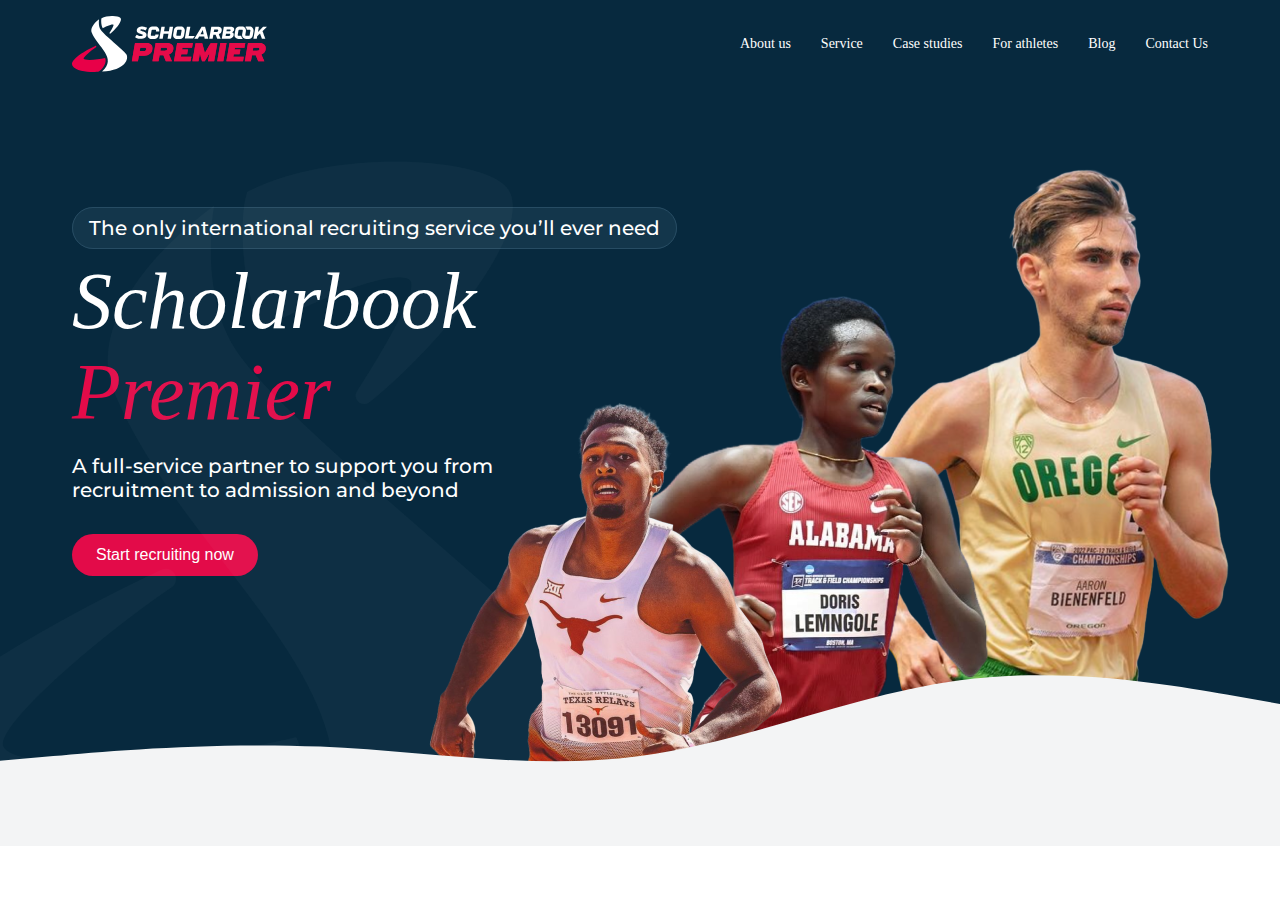
==== index.html @ 95d0a4e3 "added header and main" ====
<!DOCTYPE html>
<html lang="en">
  <head>
    <meta charset="UTF-8" />
    <meta name="viewport" content="width=device-width, initial-scale=1.0" />

    <link rel="preconnect" href="https://fonts.googleapis.com" />
    <link rel="preconnect" href="https://fonts.gstatic.com" crossorigin />
    <link
      href="https://fonts.googleapis.com/css2?family=Montserrat:ital,wght@0,100..900;1,100..900&display=swap"
      rel="stylesheet"
    />
    <link
      href="https://db.onlinewebfonts.com/c/406b56da0c31245c249b3a3c61560d1a?family=Joyride+W05+STD"
      rel="stylesheet"
    />
    <link rel="stylesheet" href="./css/style.css" />
    <title>Scholarbook</title>
  </head>
  <body>
    <header class="header">
      <div class="container header__container">
        <img class="logo" src="./img/logo.svg" alt="logo" />
        <ul class="header__list list-reset">
          <li class="header__list-item">About us</li>
          <li class="header__list-item">Service</li>
          <li class="header__list-item">Case studies</li>
          <li class="header__list-item">For athletes</li>
          <li class="header__list-item">Blog</li>
          <li class="header__list-item">Contact Us</li>
        </ul>
      </div>
    </header>
    <main class="main">
      <img class="sportmans" src="./img/main.png" alt="">
      <div class="container">
        <div class="main__text">
          <span class="main__conviction"
            >The only international recruiting service you’ll ever need</span
          >
          <h1 class="main__title">
            Scholarbook <br />
            <span>Premier</span>
          </h1>
          <p class="main__p">
            A full-service partner to support you from <br />
            recruitment to admission and beyond
          </p>
          <button class="main__btn btn-reset">Start recruiting now</button>
        </div>
      </div>
      <img class="main__wave" src="./img/wave.svg" alt="" />
    </main>
  </body>
</html>
---- css/style.css ----
@import url("./settings.css");
@import url("./header.css");
@import url("./main.css");
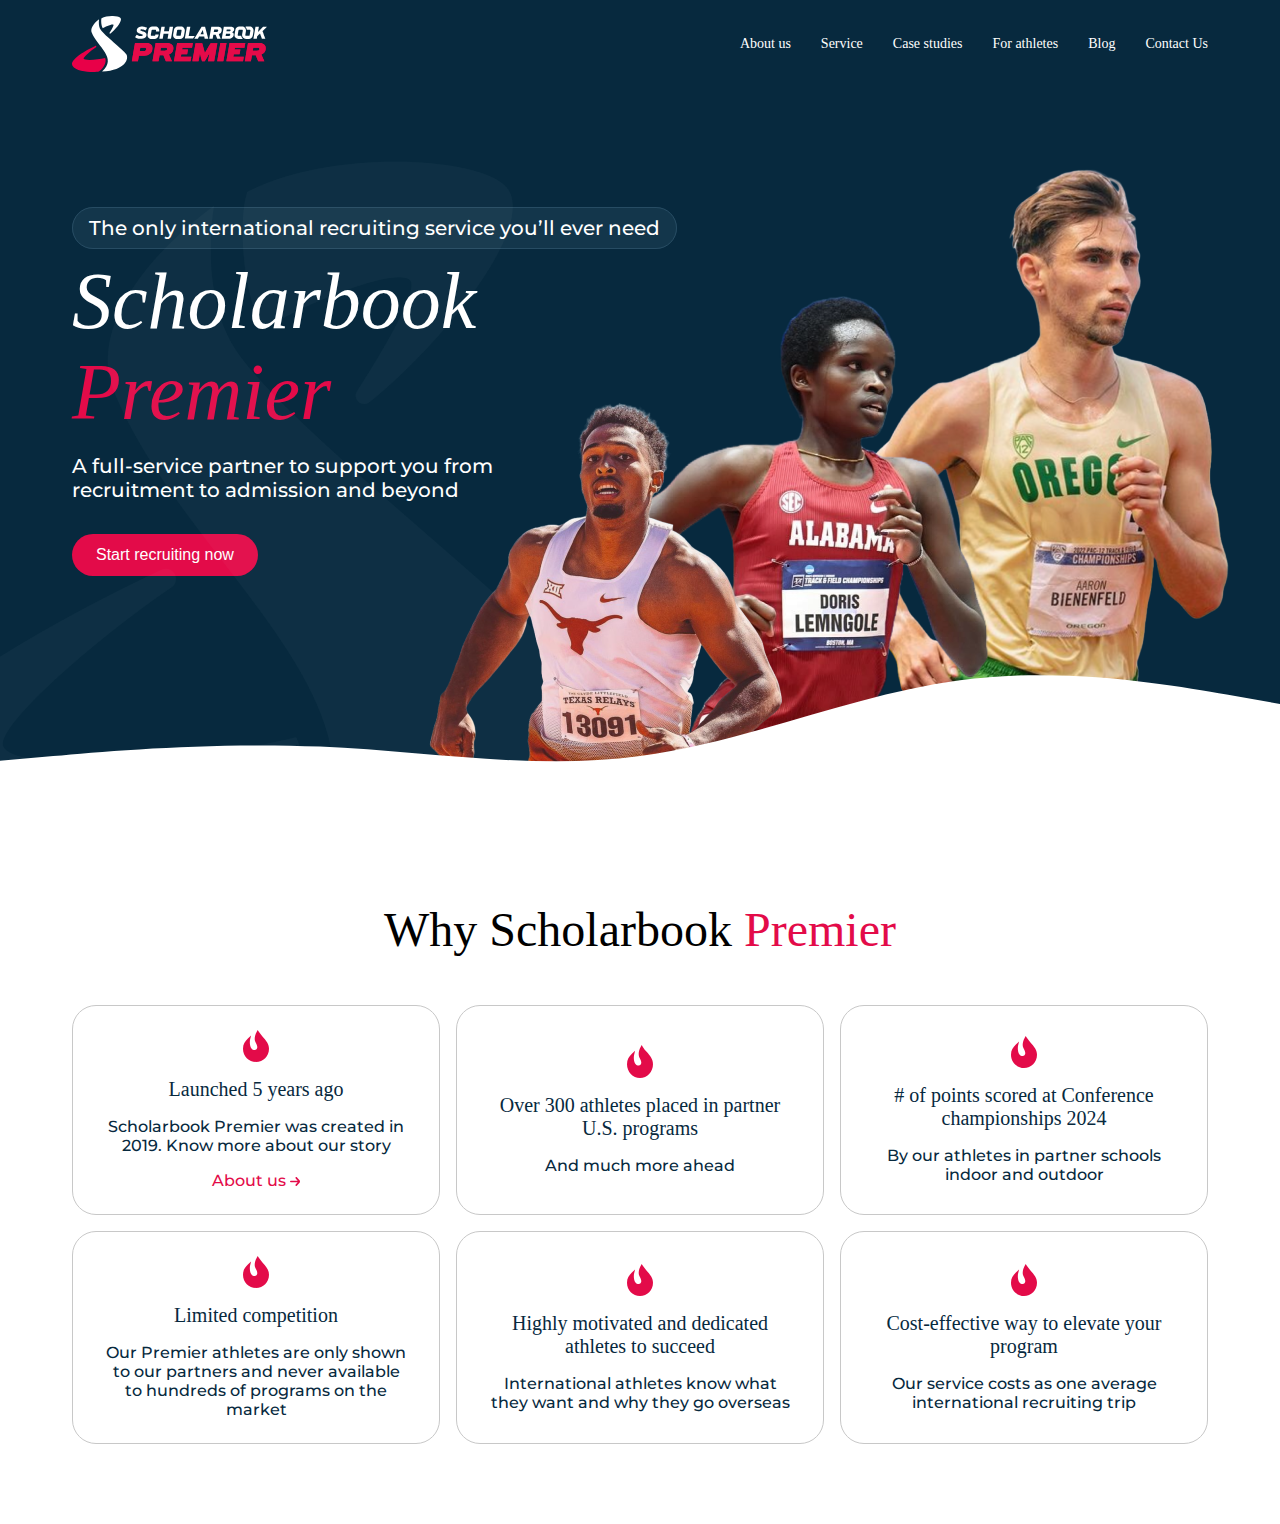
==== commit 4701bf0e: "added premier section" ====
--- a/index.html
+++ b/index.html
@@ -32,7 +32,7 @@
       </div>
     </header>
     <main class="main">
-      <img class="sportmans" src="./img/main.png" alt="">
+      <img class="sportmans" src="./img/main.png" alt="" />
       <div class="container">
         <div class="main__text">
           <span class="main__conviction"
@@ -51,5 +51,66 @@
       </div>
       <img class="main__wave" src="./img/wave.svg" alt="" />
     </main>
+    <section class="premier">
+      <div class="container">
+        <h1 class="premier__title">Why Scholarbook <span>Premier</span></h1>
+        <div class="premier__cards">
+          <div class="premier__card">
+            <img src="./img/fire.svg" alt="" class="premier__img" />
+            <h2 class="premier__card-title">Launched 5 years ago</h2>
+            <p class="premier__card-text">
+              Scholarbook Premier was created in 2019. Know more about our story
+            </p>
+            <div class="premier__href-wrapper">
+              <a href="" class="premier__a">About us</a>
+              <img src="./img/arrow.svg" alt="" class="pemier__img" />
+            </div>
+          </div>
+          <div class="premier__card">
+            <img src="./img/fire.svg" alt="" class="premier__img" />
+            <h2 class="premier__card-title">
+              Over 300 athletes placed in partner U.S. programs
+            </h2>
+            <p class="premier__card-text">And much more ahead</p>
+          </div>
+          <div class="premier__card">
+            <img src="./img/fire.svg" alt="" class="premier__img" />
+            <h2 class="premier__card-title">
+              # of points scored at Conference championships 2024
+            </h2>
+            <p class="premier__card-text">
+              By our athletes in partner schools indoor and outdoor
+            </p>
+          </div>
+          <div class="premier__card">
+            <img src="./img/fire.svg" alt="" class="premier__img" />
+            <h2 class="premier__card-title">Limited competition</h2>
+            <p class="premier__card-text">
+              Our Premier athletes are only shown to our partners and never
+              available to hundreds of programs on the market
+            </p>
+          </div>
+          <div class="premier__card">
+            <img src="./img/fire.svg" alt="" class="premier__img" />
+            <h2 class="premier__card-title">
+              Highly motivated and dedicated athletes to succeed
+            </h2>
+            <p class="premier__card-text">
+              International athletes know what they want and why they go
+              overseas
+            </p>
+          </div>
+          <div class="premier__card">
+            <img src="./img/fire.svg" alt="" class="premier__img" />
+            <h2 class="premier__card-title">
+              Cost-effective way to elevate your program
+            </h2>
+            <p class="premier__card-text">
+              Our service costs as one average international recruiting trip
+            </p>
+          </div>
+        </div>
+      </div>
+    </section>
   </body>
 </html>
--- a/css/style.css
+++ b/css/style.css
@@ -1,3 +1,4 @@
 @import url("./settings.css");
 @import url("./header.css");
-@import url("./main.css");+@import url("./main.css");
+@import url("./premier.css");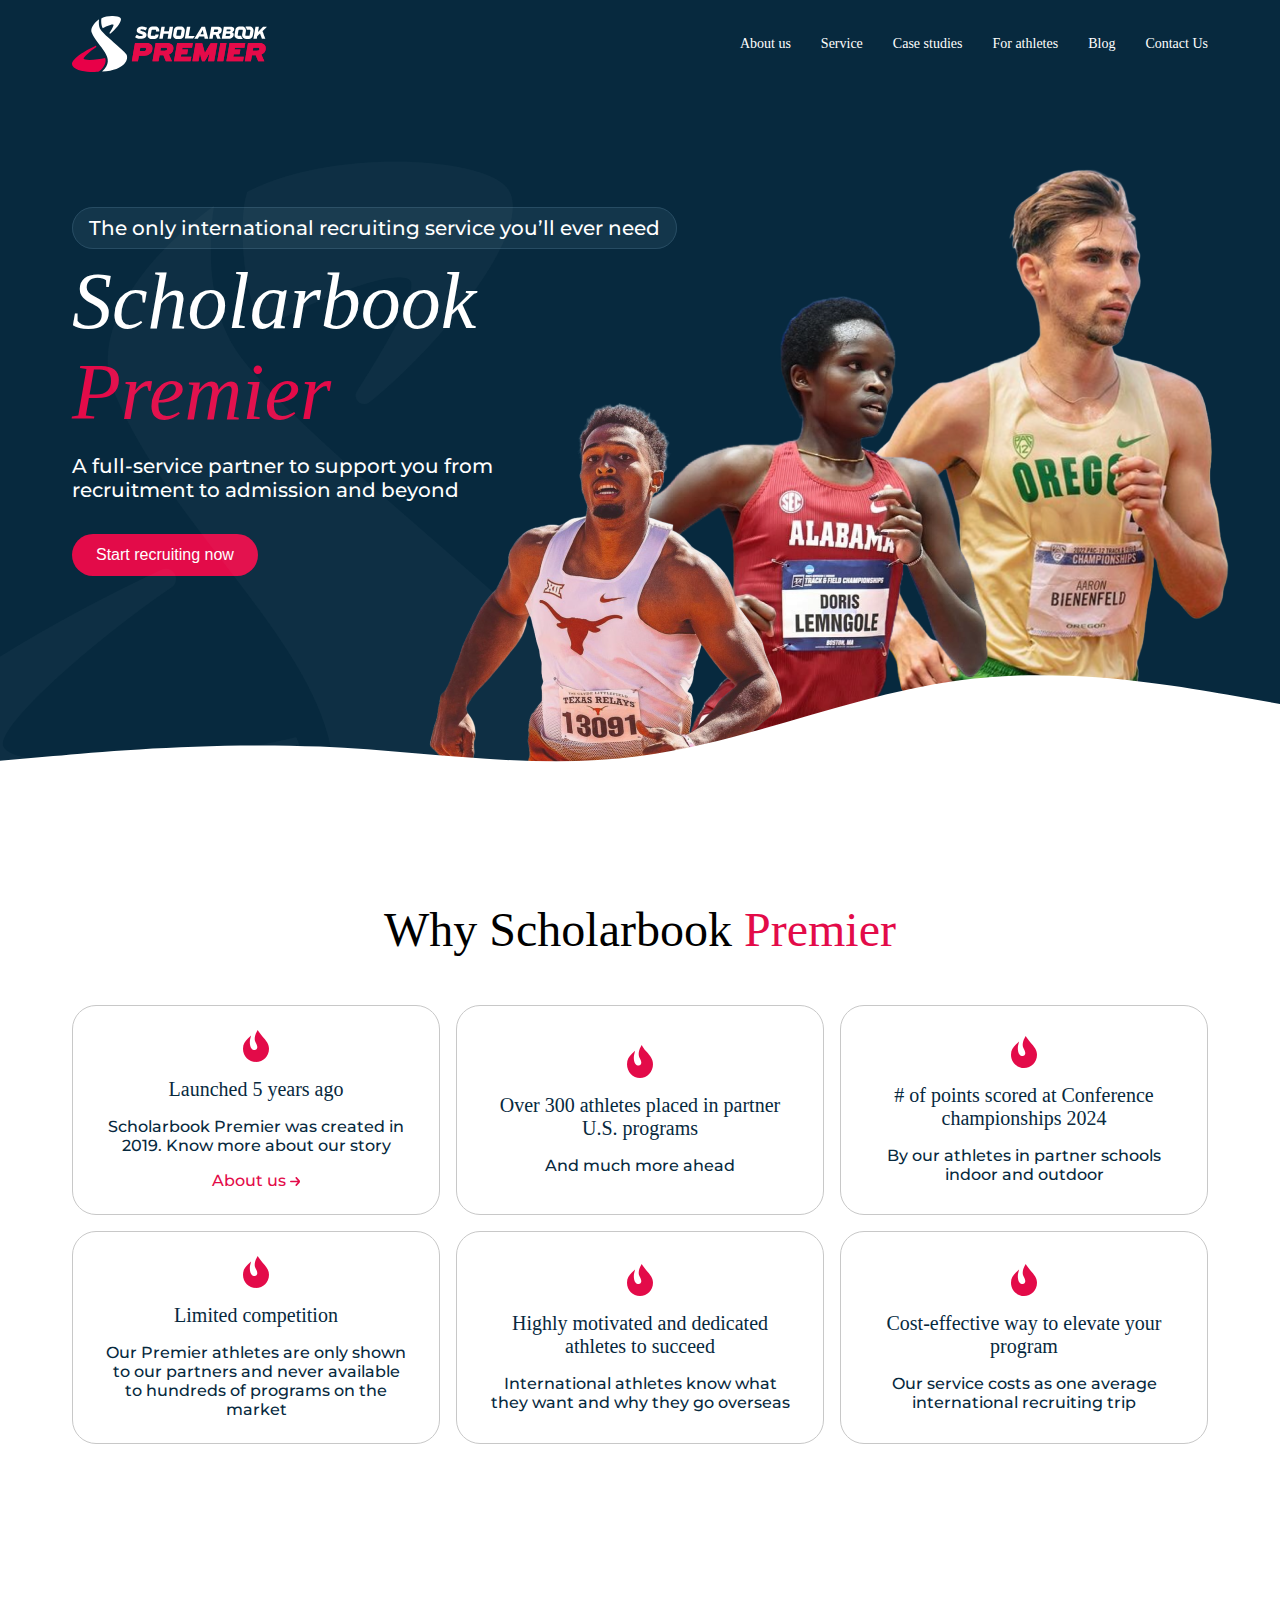
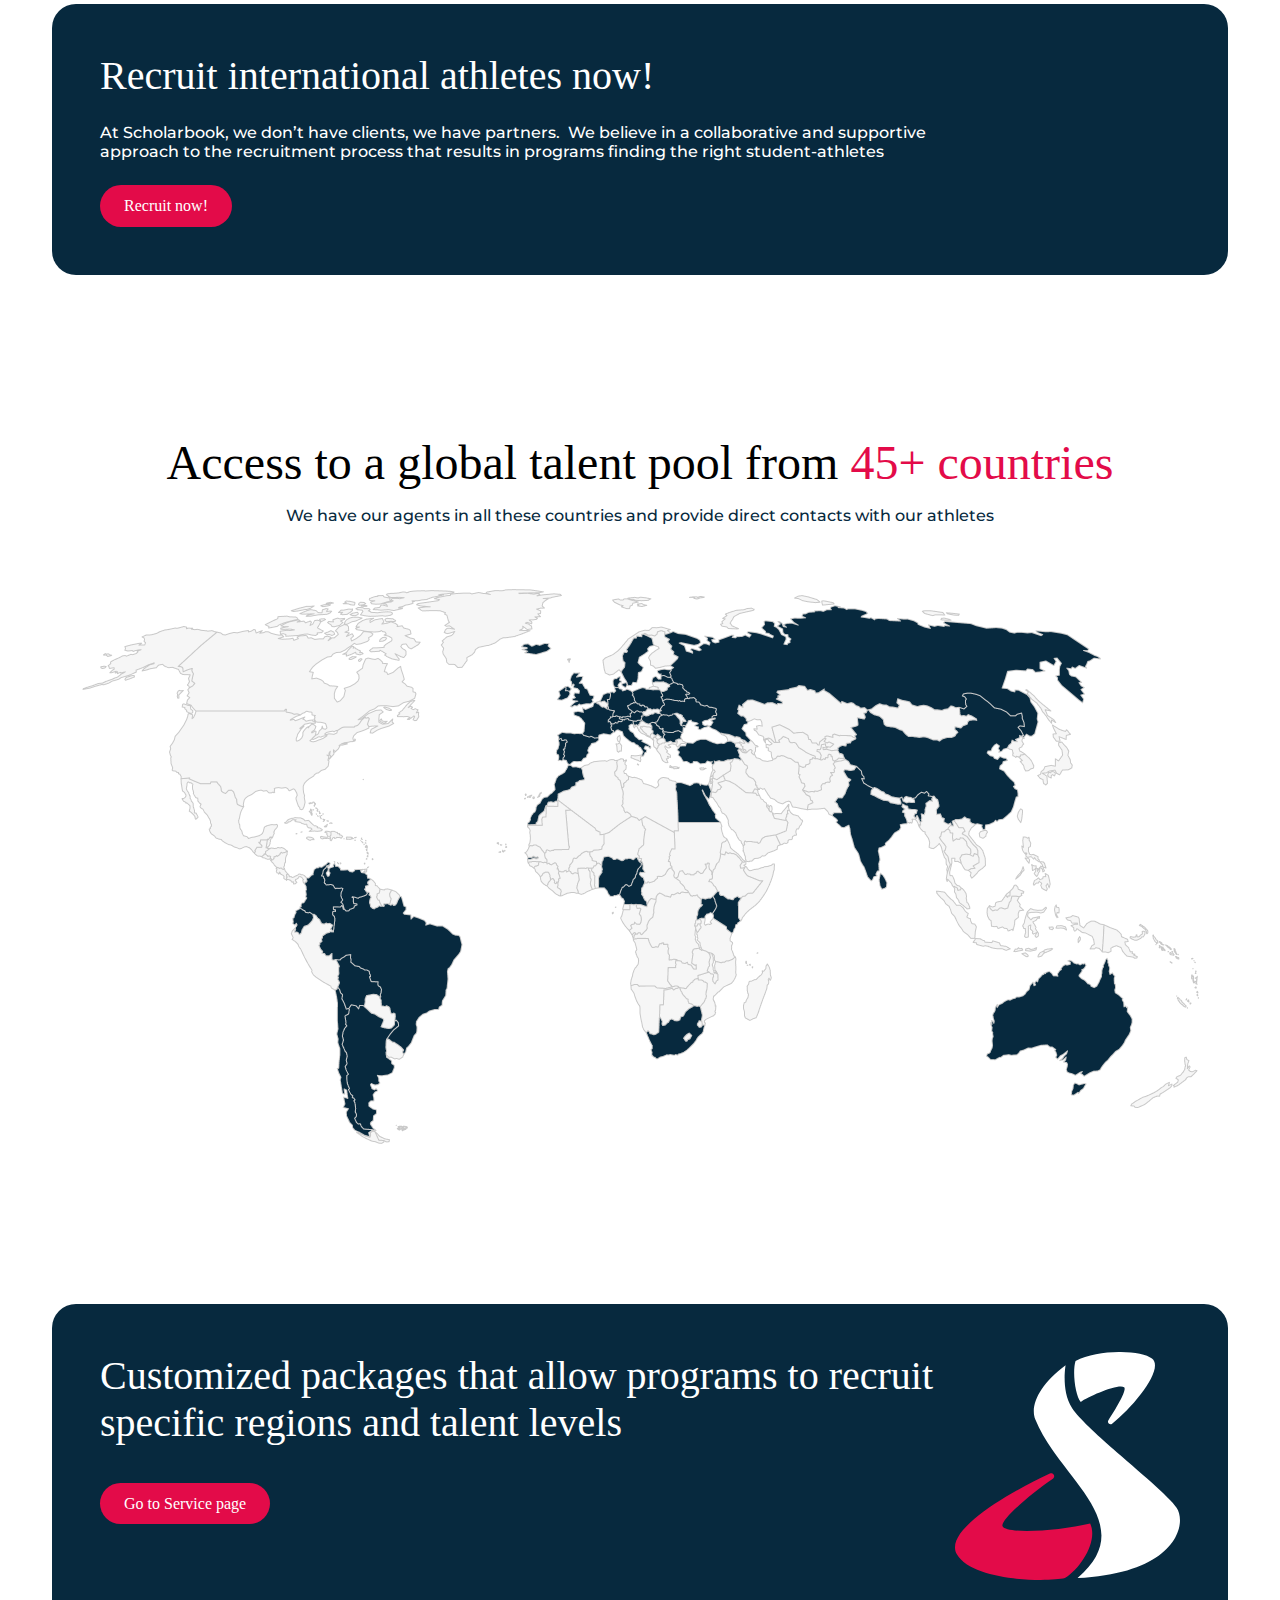
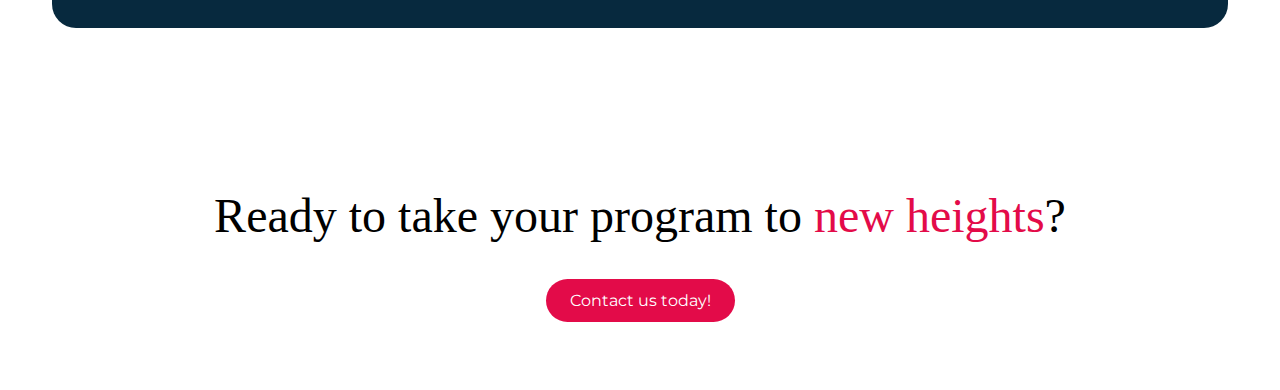
==== commit 199c1b42: "added sections" ====
--- a/index.html
+++ b/index.html
@@ -112,5 +112,48 @@
         </div>
       </div>
     </section>
+    <section class="recruit">
+      <div class="container recruit__container">
+        <h1 class="recruit__title">Recruit international athletes now!</h1>
+        <p class="recruit__text">
+          At Scholarbook, we don’t have clients, we have partners.  We believe
+          in a collaborative and supportive approach to the recruitment process
+          that results in programs finding the right student-athletes
+        </p>
+        <a href="" class="recruit__btn">Recruit now!</a>
+      </div>
+    </section>
+    <section class="countries">
+      <div class="container countries__container">
+        <h1 class="countries__title">
+          Access to a global talent pool from <span>45+ countries</span>
+        </h1>
+        <p class="countries__text">
+          We have our agents in all these countries and provide direct contacts
+          with our athletes
+        </p>
+        <img src="./img/world.png" alt="" class="countries__img" />
+      </div>
+    </section>
+    <section class="service">
+      <div class="container service__container">
+        <div class="service__text">
+          <h1 class="service__title">
+            Customized packages that allow programs to recruit specific regions
+            and talent levels
+          </h1>
+          <a href="" class="service__a">Go to Service page</a>
+        </div>
+        <img src="./img/service__img.svg" alt="" class="service__img" />
+      </div>
+    </section>
+    <section class="ready">
+      <div class="container ready__container">
+        <h1 class="ready__title">
+          Ready to take your program to <span>new heights</span>?
+        </h1>
+        <a href="" class="ready__a">Contact us today!</a>
+      </div>
+    </section>
   </body>
 </html>
--- a/css/style.css
+++ b/css/style.css
@@ -1,4 +1,8 @@
 @import url("./settings.css");
 @import url("./header.css");
 @import url("./main.css");
-@import url("./premier.css");+@import url("./premier.css");
+@import url("./recruit.css");
+@import url("./countries.css");
+@import url("./service.css");
+@import url("./ready.css");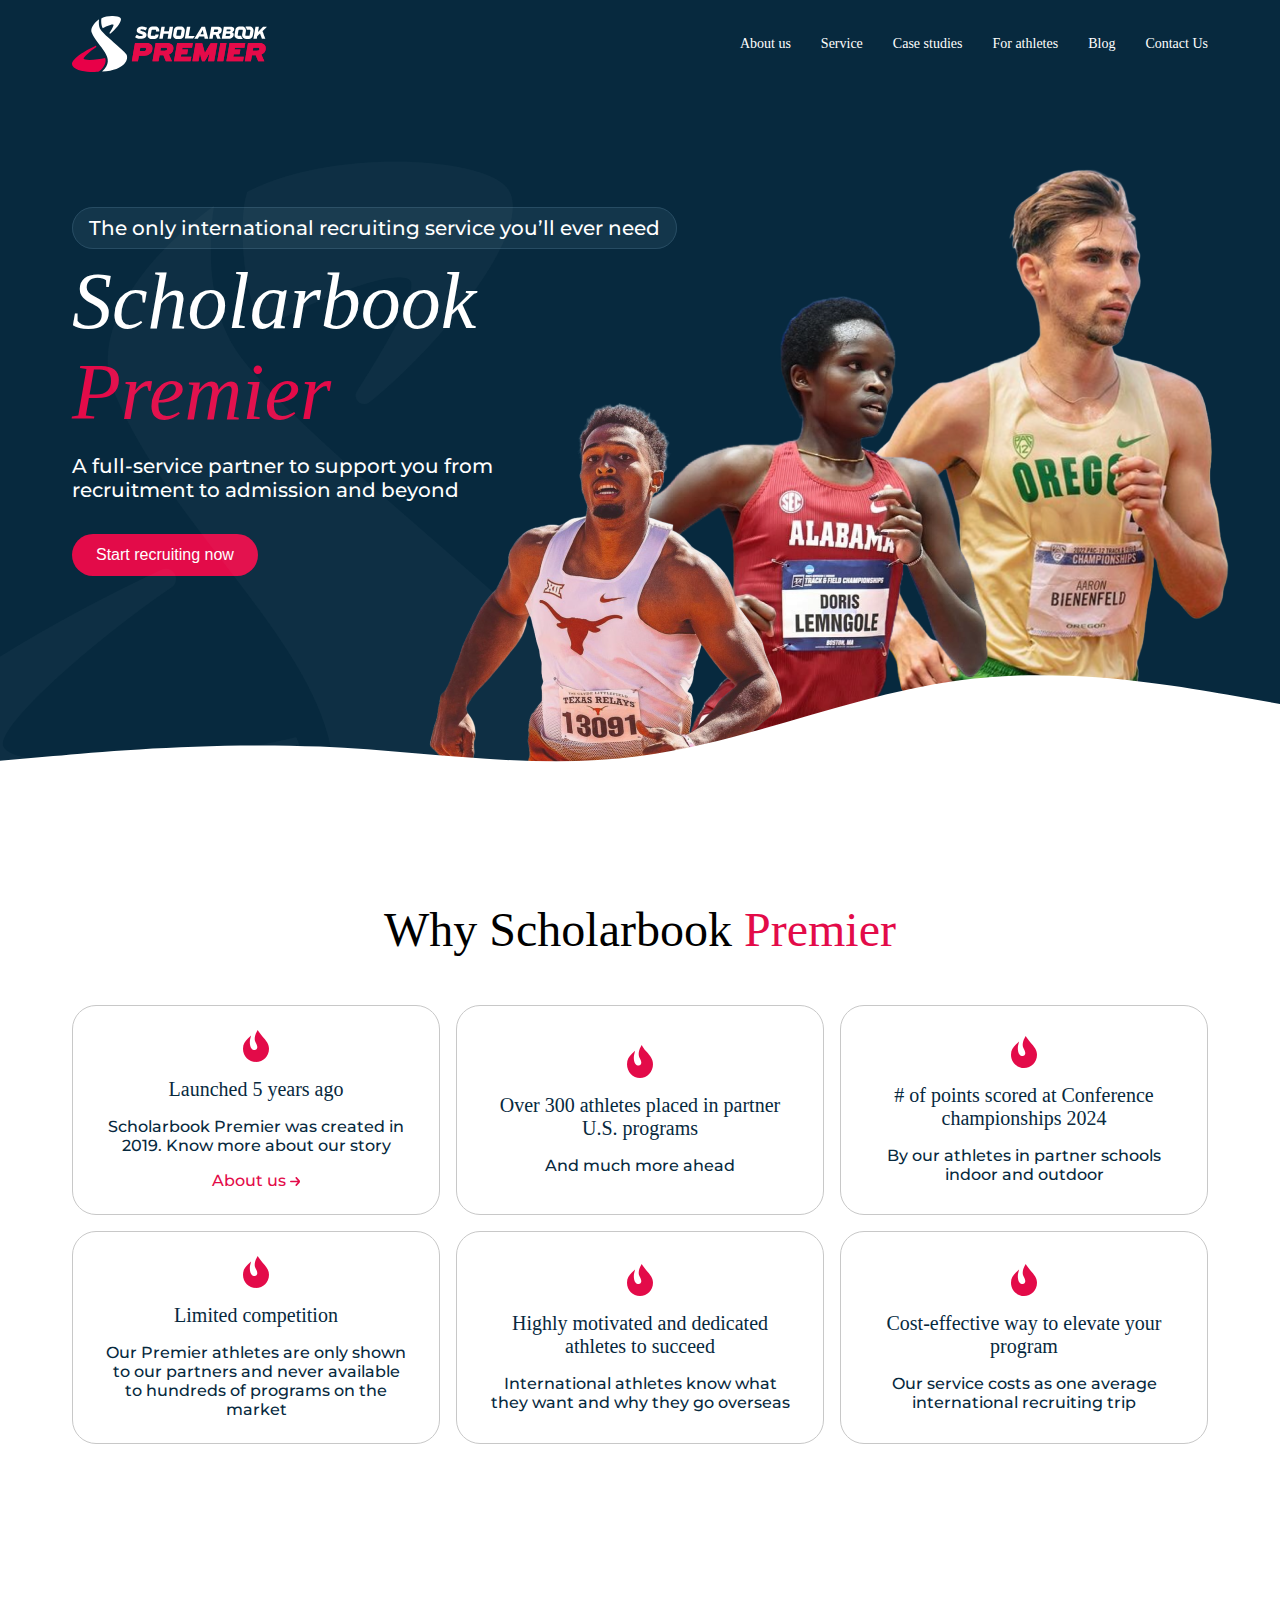
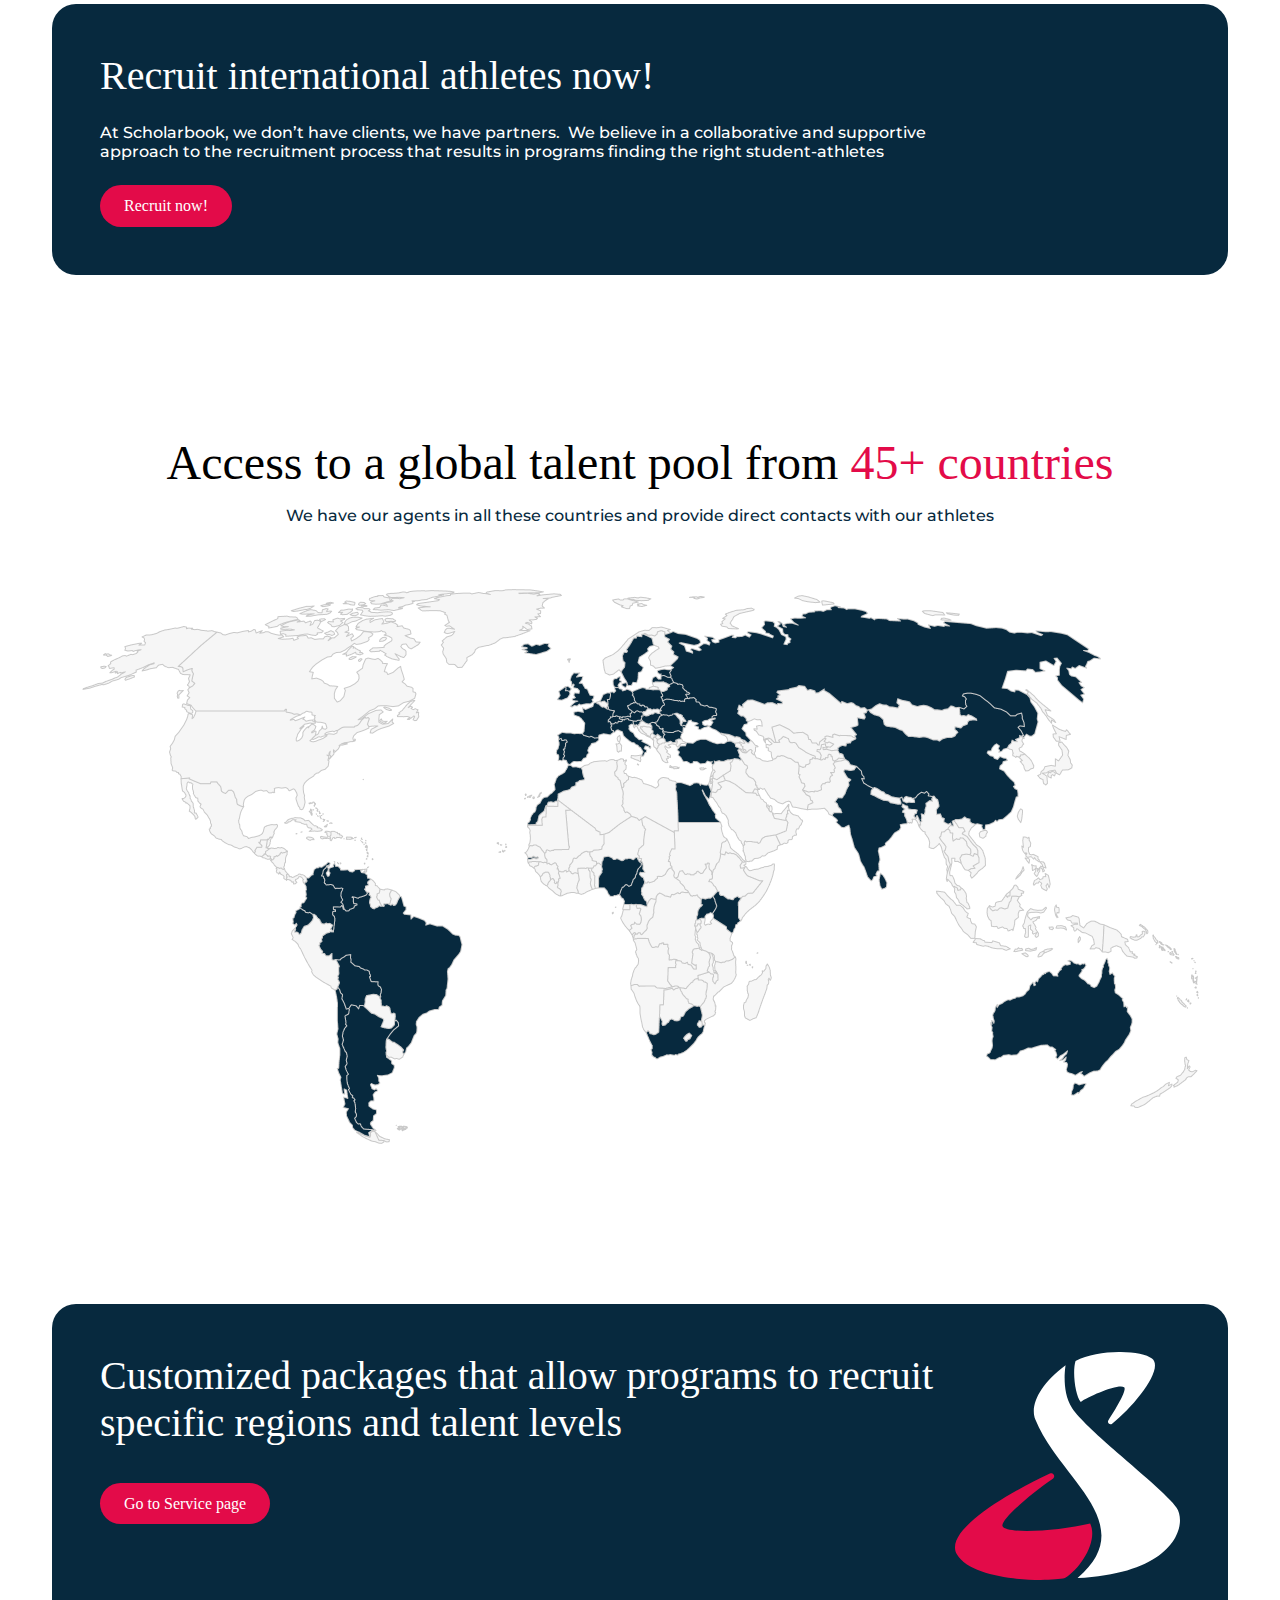
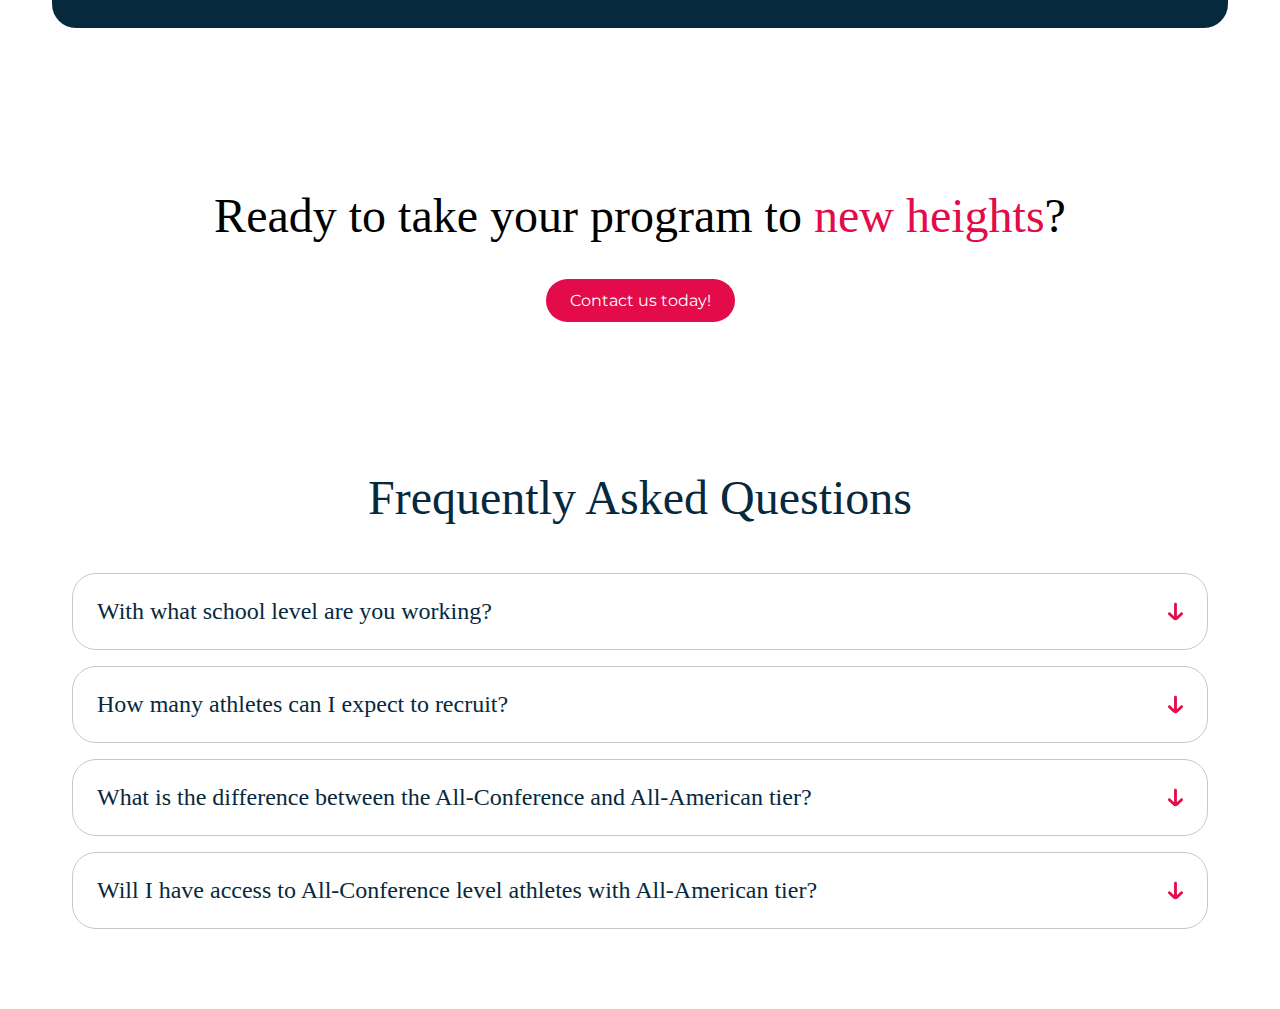
==== commit 4efadd3d: "added acordeon" ====
--- a/index.html
+++ b/index.html
@@ -7,14 +7,15 @@
     <link rel="preconnect" href="https://fonts.googleapis.com" />
     <link rel="preconnect" href="https://fonts.gstatic.com" crossorigin />
     <link
+      href="https://db.onlinewebfonts.com/c/406b56da0c31245c249b3a3c61560d1a?family=Joyride+W05+STD"
+      rel="stylesheet"
+    />
+    <link
       href="https://fonts.googleapis.com/css2?family=Montserrat:ital,wght@0,100..900;1,100..900&display=swap"
       rel="stylesheet"
     />
-    <link
-      href="https://db.onlinewebfonts.com/c/406b56da0c31245c249b3a3c61560d1a?family=Joyride+W05+STD"
-      rel="stylesheet"
-    />
     <link rel="stylesheet" href="./css/style.css" />
+    <script src="./app.js" defer></script>
     <title>Scholarbook</title>
   </head>
   <body>
@@ -155,5 +156,96 @@
         <a href="" class="ready__a">Contact us today!</a>
       </div>
     </section>
+    <section class="questions">
+      <div class="container">
+        <div class="steps__descr">
+          <h2 class="questions__title">Frequently Asked Questions</h2>
+        </div>
+        <div class="questions__wrapper">
+          <div class="acordeon">
+            <div class="acordeon__item">
+              <div class="acordeon__wrapper">
+                <h2 class="acordeon__title">
+                  With what school level are you working?
+                </h2>
+                <img
+                  src="./img/acordeon-arrow.svg"
+                  alt=""
+                  class="acordeon__img"
+                />
+              </div>
+              <p class="acordeon__text">
+                Lorem ipsum dolor, sit amet consectetur adipisicing elit. Minima
+                rerum sunt unde magnam iure natus cum necessitatibus quaerat at
+                porro. Fugiat at explicabo cupiditate minus! Ex pariatur ut
+                voluptate iste.
+              </p>
+            </div>
+          </div>
+          <div class="acordeon">
+            <div class="acordeon__item">
+              <div class="acordeon__wrapper">
+                <h2 class="acordeon__title">
+                  How many athletes can I expect to recruit?
+                </h2>
+                <img
+                  src="./img/acordeon-arrow.svg"
+                  alt=""
+                  class="acordeon__img"
+                />
+              </div>
+              <p class="acordeon__text">
+                Lorem ipsum dolor, sit amet consectetur adipisicing elit. Minima
+                rerum sunt unde magnam iure natus cum necessitatibus quaerat at
+                porro. Fugiat at explicabo cupiditate minus! Ex pariatur ut
+                voluptate iste.
+              </p>
+            </div>
+          </div>
+          <div class="acordeon">
+            <div class="acordeon__item">
+              <div class="acordeon__wrapper">
+                <h2 class="acordeon__title">
+                  What is the difference between the All-Conference and
+                  All-American tier?
+                </h2>
+                <img
+                  src="./img/acordeon-arrow.svg"
+                  alt=""
+                  class="acordeon__img"
+                />
+              </div>
+              <p class="acordeon__text">
+                Lorem ipsum dolor, sit amet consectetur adipisicing elit. Minima
+                rerum sunt unde magnam iure natus cum necessitatibus quaerat at
+                porro. Fugiat at explicabo cupiditate minus! Ex pariatur ut
+                voluptate iste.
+              </p>
+            </div>
+          </div>
+          <div class="acordeon">
+            <div class="acordeon__item">
+              <div class="acordeon__wrapper">
+                <h2 class="acordeon__title">
+                  Will I have access to All-Conference level athletes with
+                  All-American tier?
+                </h2>
+                <img
+                  src="./img/acordeon-arrow.svg"
+                  alt=""
+                  class="acordeon__img"
+                />
+              </div>
+              <p class="acordeon__text">
+                Lorem ipsum dolor, sit amet consectetur adipisicing elit. Minima
+                rerum sunt unde magnam iure natus cum necessitatibus quaerat at
+                porro. Fugiat at explicabo cupiditate minus! Ex pariatur ut
+                voluptate iste.
+              </p>
+            </div>
+          </div>
+        </div>
+      </div>
+    </section>
   </body>
 </html>
--- a/css/style.css
+++ b/css/style.css
@@ -5,4 +5,5 @@
 @import url("./recruit.css");
 @import url("./countries.css");
 @import url("./service.css");
-@import url("./ready.css");+@import url("./ready.css");
+@import url("./questions.css");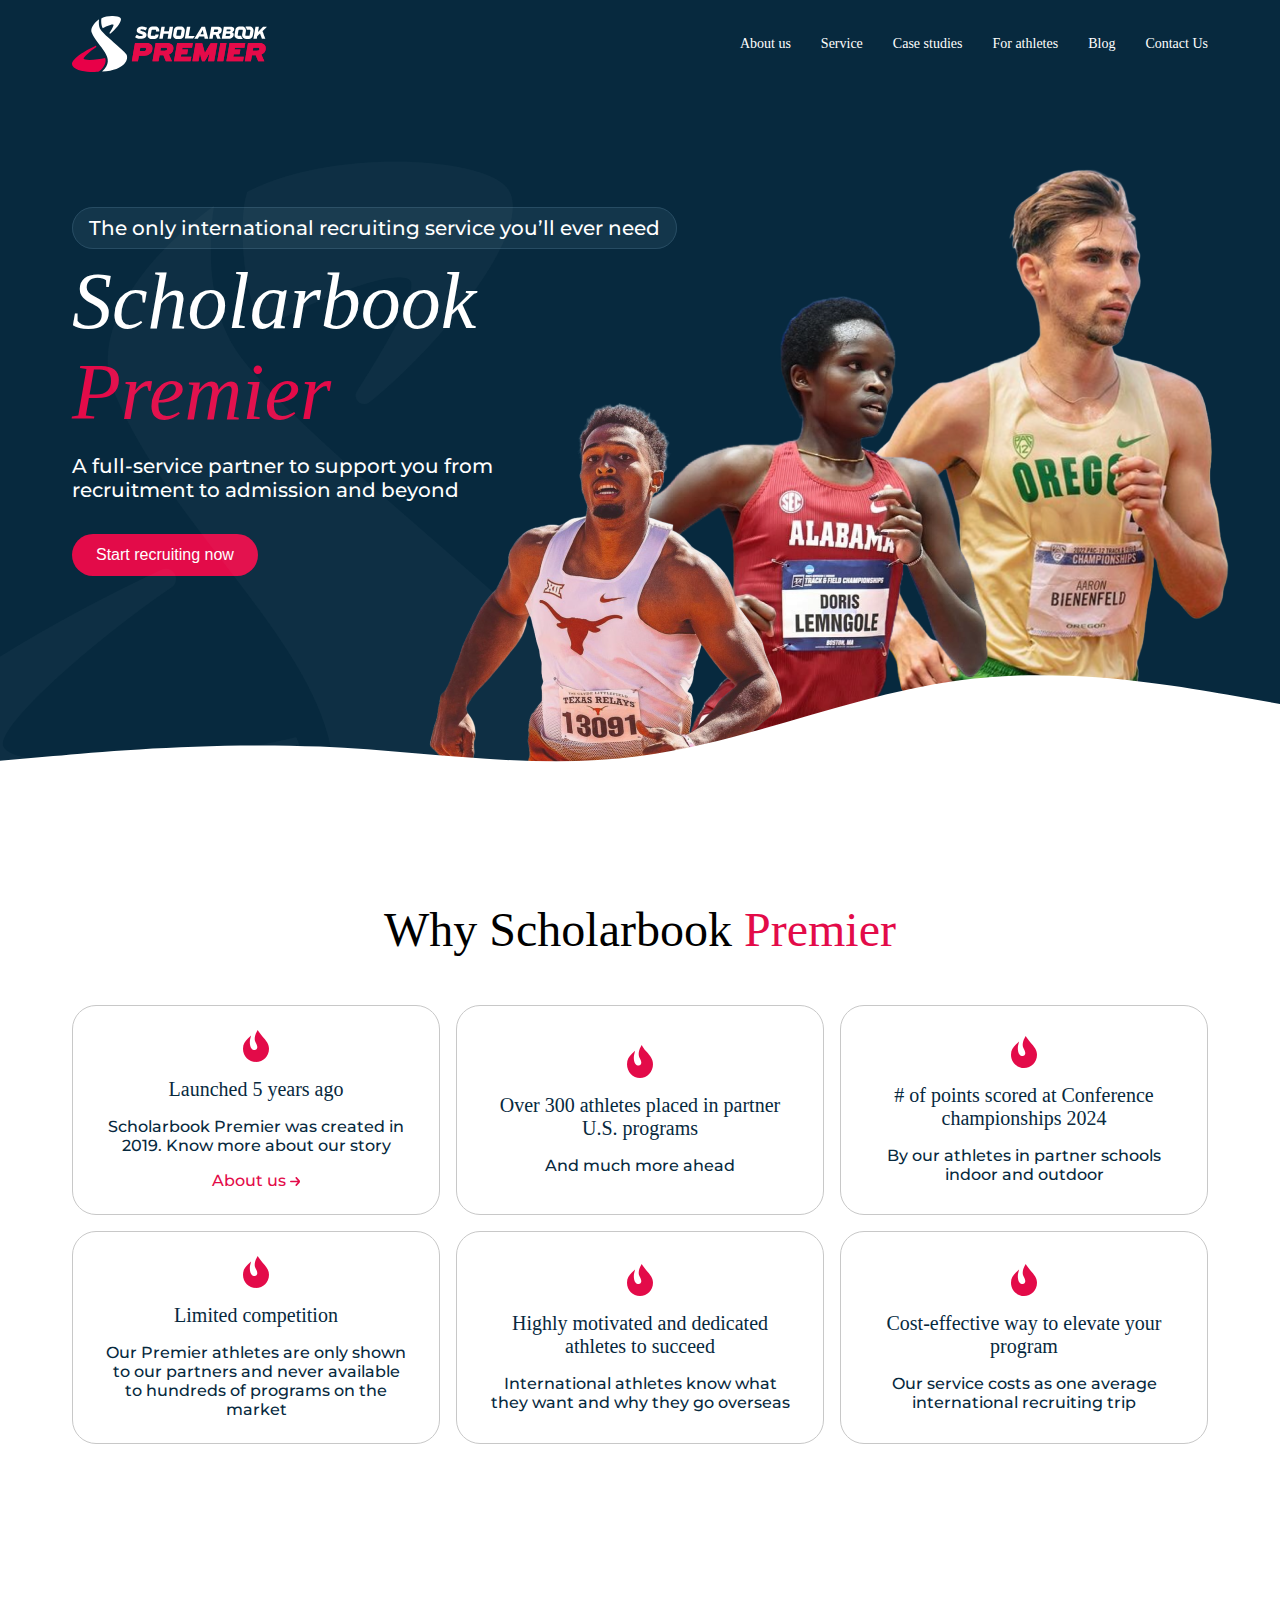
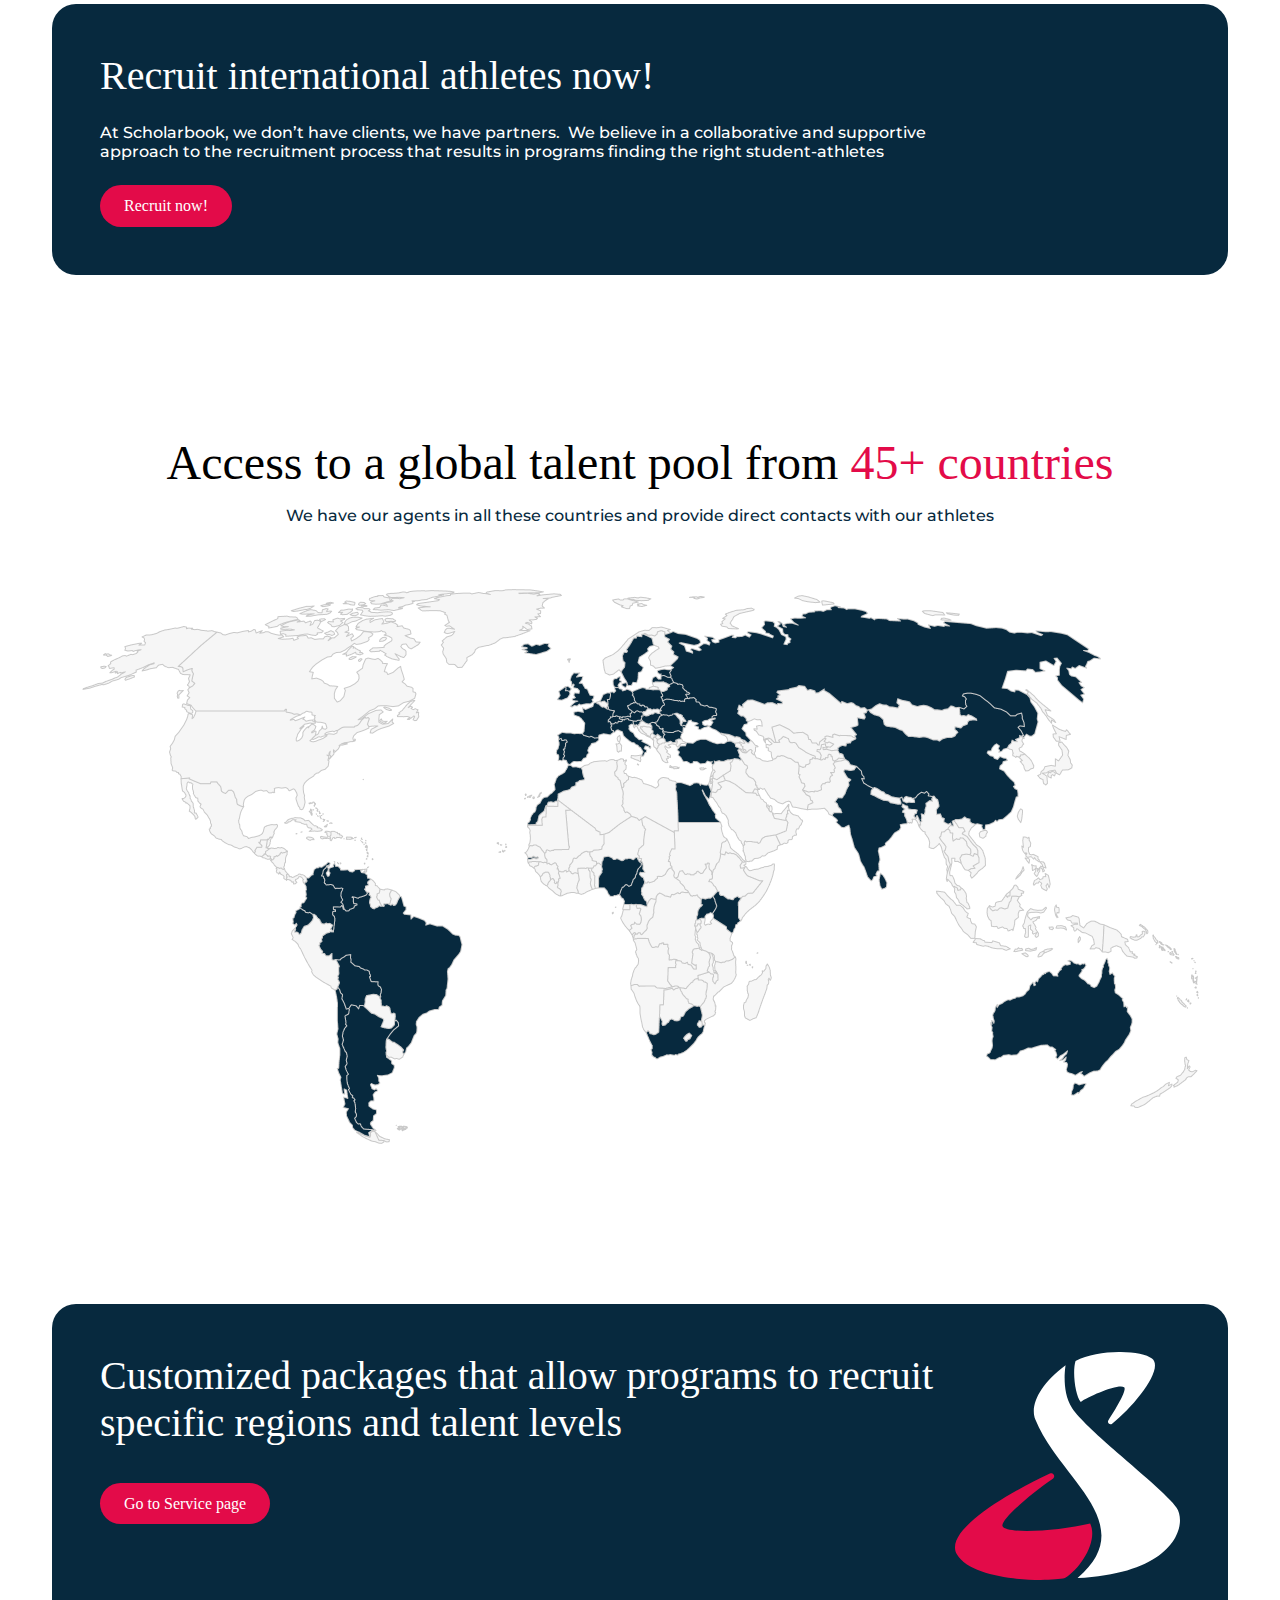
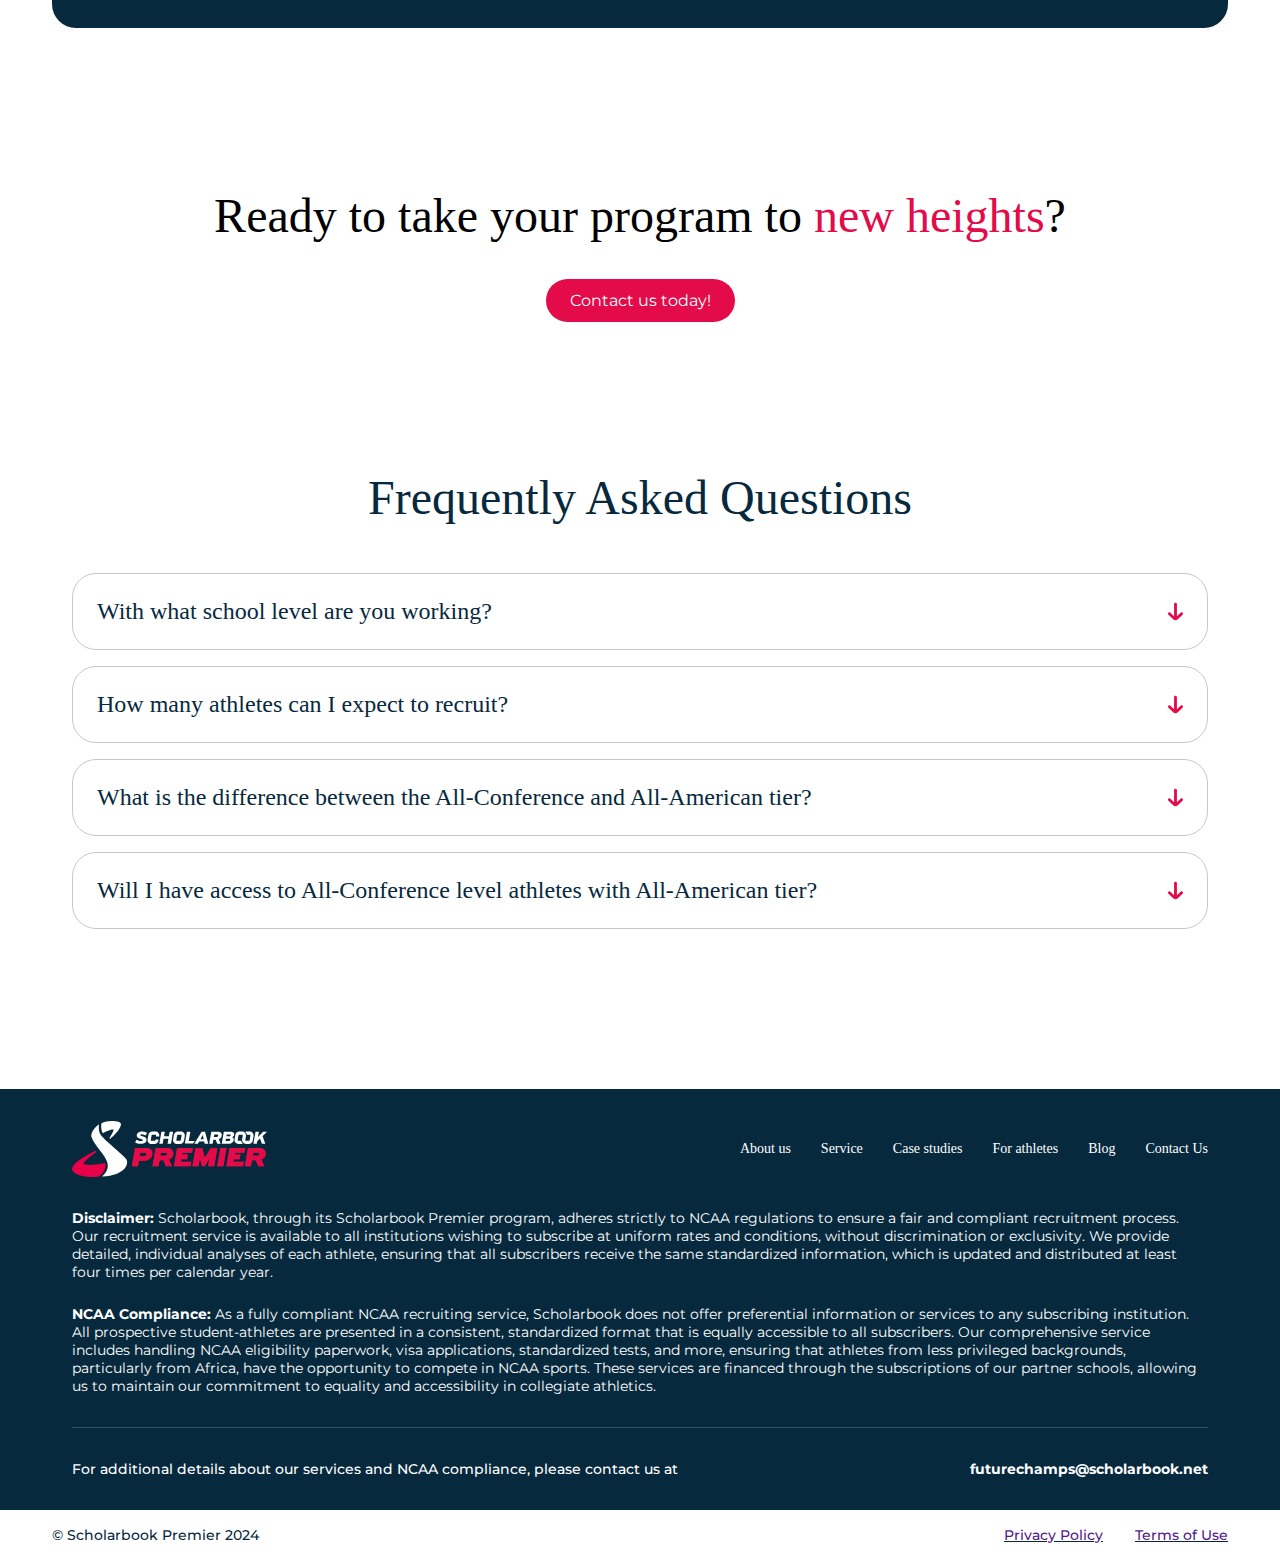
==== commit 343cfa05: "footer" ====
--- a/index.html
+++ b/index.html
@@ -247,5 +247,62 @@
         </div>
       </div>
     </section>
+    <footer class="footer">
+      <div class="container footer__container">
+        <div class="footer__top">
+          <div class="footer__top-wrapper">
+            <img class="logo" src="./img/logo.svg" alt="logo" />
+            <ul class="footer__list header__list list-reset">
+              <li class="footer__list-item header__list-item">About us</li>
+              <li class="footer__list-item header__list-item">Service</li>
+              <li class="footer__list-item header__list-item">Case studies</li>
+              <li class="footer__list-item header__list-item">For athletes</li>
+              <li class="footer__list-item header__list-item">Blog</li>
+              <li class="footer__list-item header__list-item">Contact Us</li>
+            </ul>
+          </div>
+          <p class="footer__disclaimer">
+            <span>Disclaimer: </span>Scholarbook, through its Scholarbook
+            Premier program, adheres strictly to NCAA regulations to ensure a
+            fair and compliant recruitment process. Our recruitment service is
+            available to all institutions wishing to subscribe at uniform rates
+            and conditions, without discrimination or exclusivity. We provide
+            detailed, individual analyses of each athlete, ensuring that all
+            subscribers receive the same standardized information, which is
+            updated and distributed at least four times per calendar year.
+          </p>
+          <p class="footer__compliance">
+            <span>NCAA Compliance: </span>As a fully compliant NCAA recruiting
+            service, Scholarbook does not offer preferential information or
+            services to any subscribing institution. All prospective
+            student-athletes are presented in a consistent, standardized format
+            that is equally accessible to all subscribers. Our comprehensive
+            service includes handling NCAA eligibility paperwork, visa
+            applications, standardized tests, and more, ensuring that athletes
+            from less privileged backgrounds, particularly from Africa, have the
+            opportunity to compete in NCAA sports. These services are financed
+            through the subscriptions of our partner schools, allowing us to
+            maintain our commitment to equality and accessibility in collegiate
+            athletics.
+          </p>
+        </div>
+        <div class="footer__bottom">
+          <span class="footer__bottom-text"
+            >For additional details about our services and NCAA compliance,
+            please contact us at</span
+          >
+          <span class="footer__bottom-email">futurechamps@scholarbook.net</span>
+        </div>
+      </div>
+    </footer>
+    <section class="footer__premier">
+      <div class="container footer__premier-wrapper">
+        <span class="footer__premier">© Scholarbook Premier 2024</span>
+        <div class="footer__link-wrapper">
+          <a href="" class="footer__a">Privacy Policy</a>
+          <a href="" class="footer__a">Terms of Use</a>
+        </div>
+      </div>
+    </section>
   </body>
 </html>
--- a/css/style.css
+++ b/css/style.css
@@ -6,4 +6,5 @@
 @import url("./countries.css");
 @import url("./service.css");
 @import url("./ready.css");
-@import url("./questions.css");+@import url("./questions.css");
+@import url("./footer.css");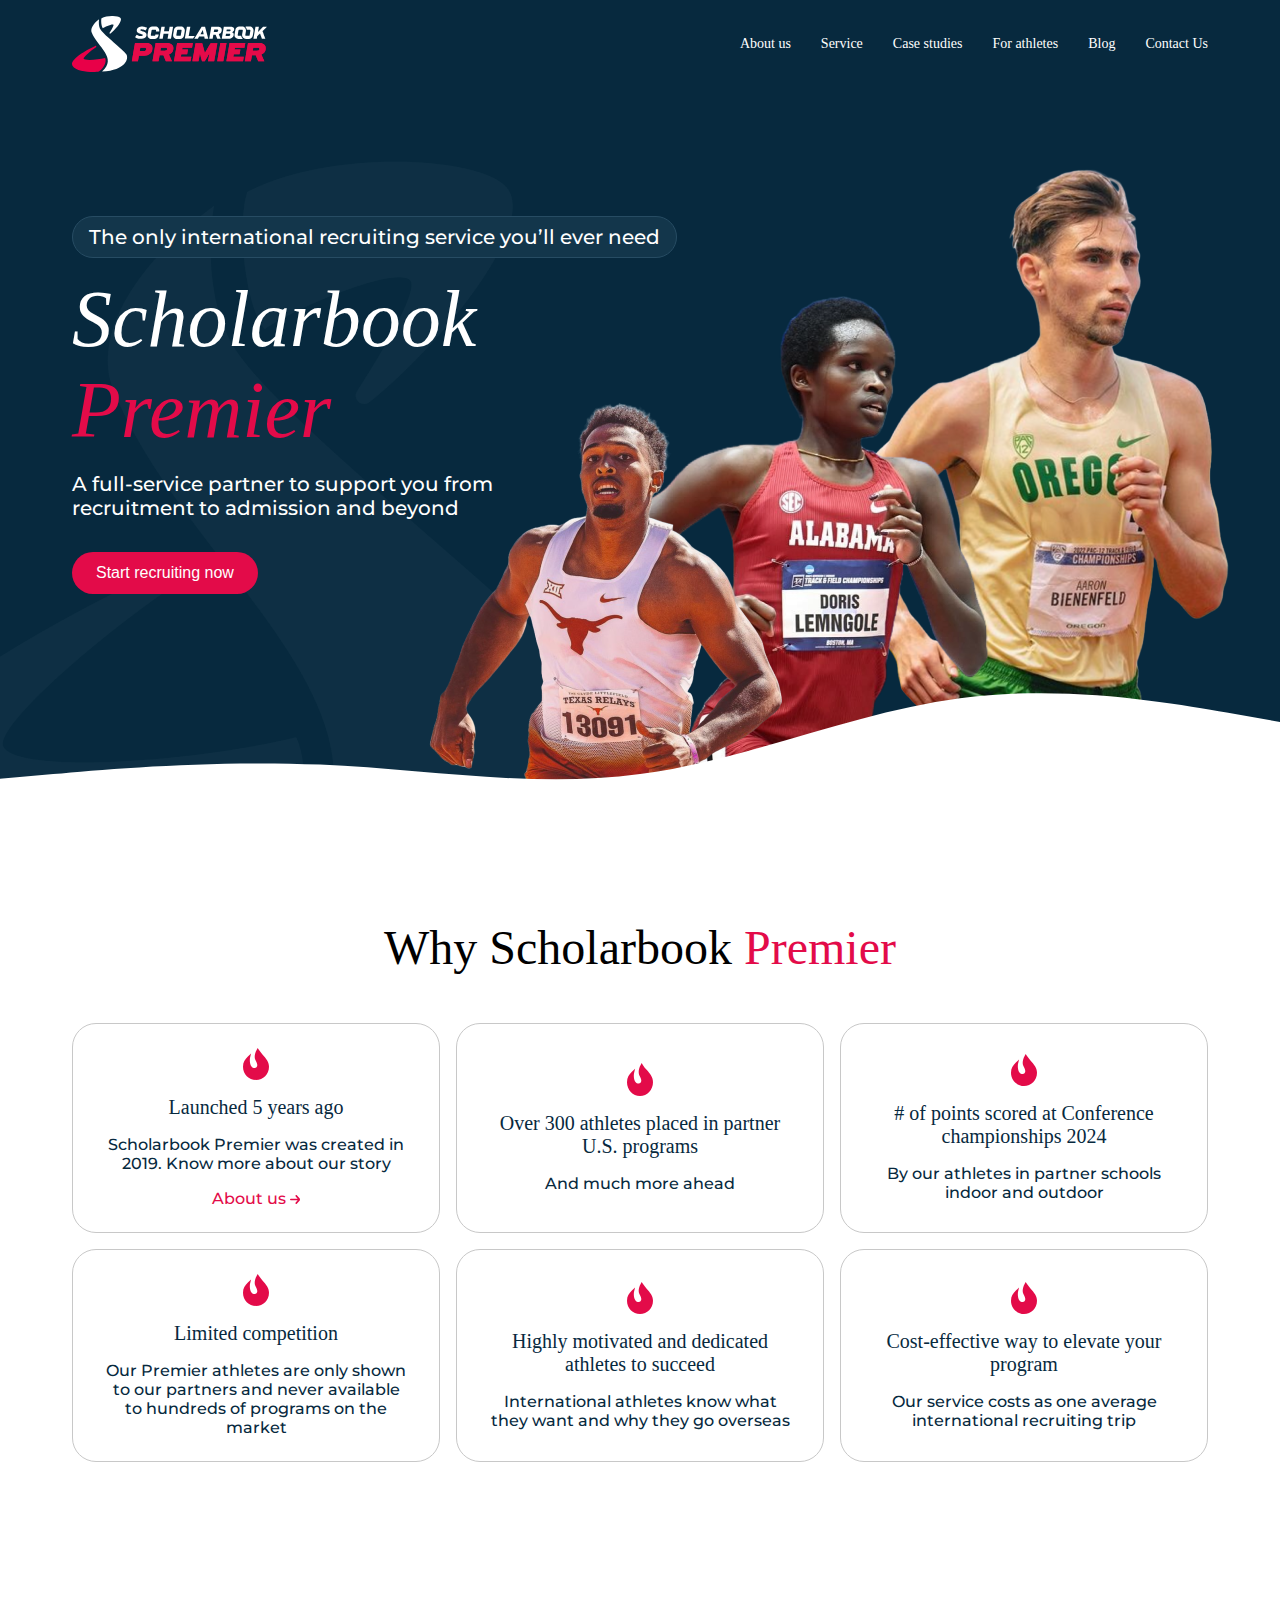
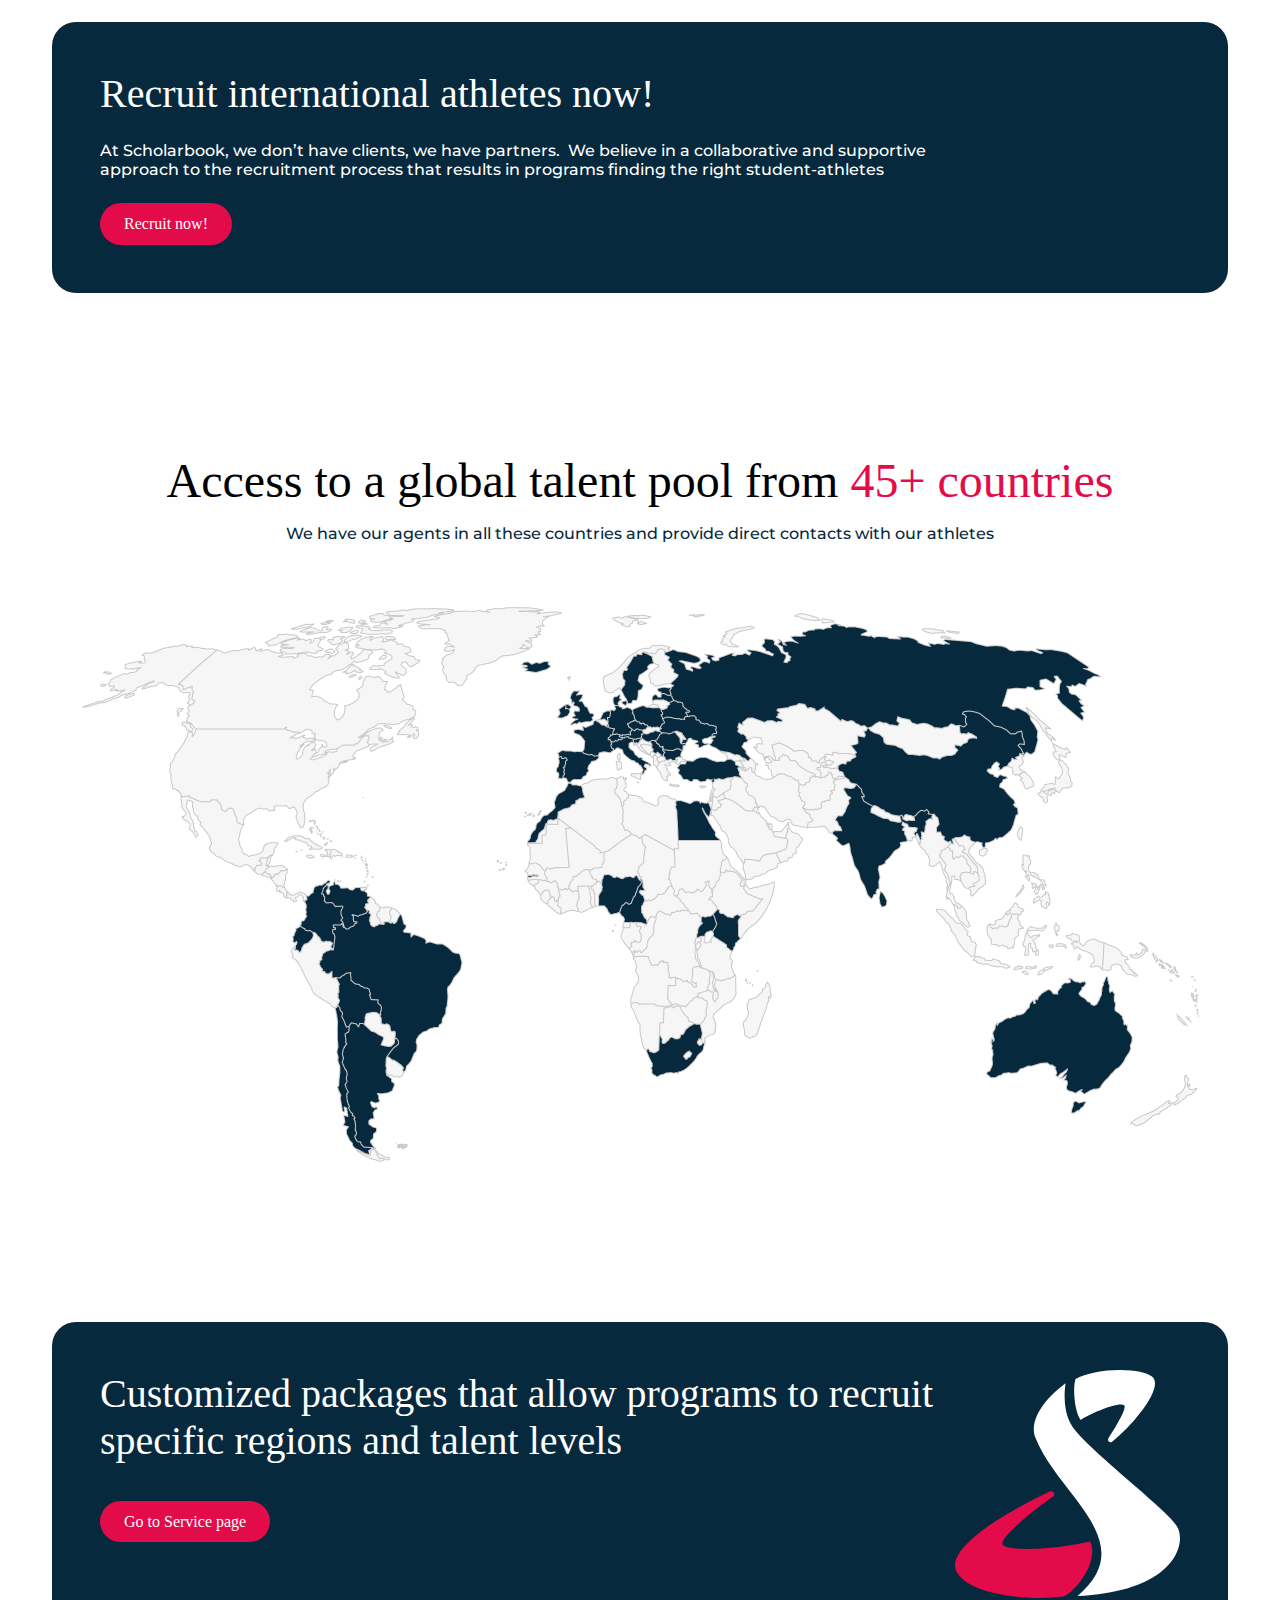
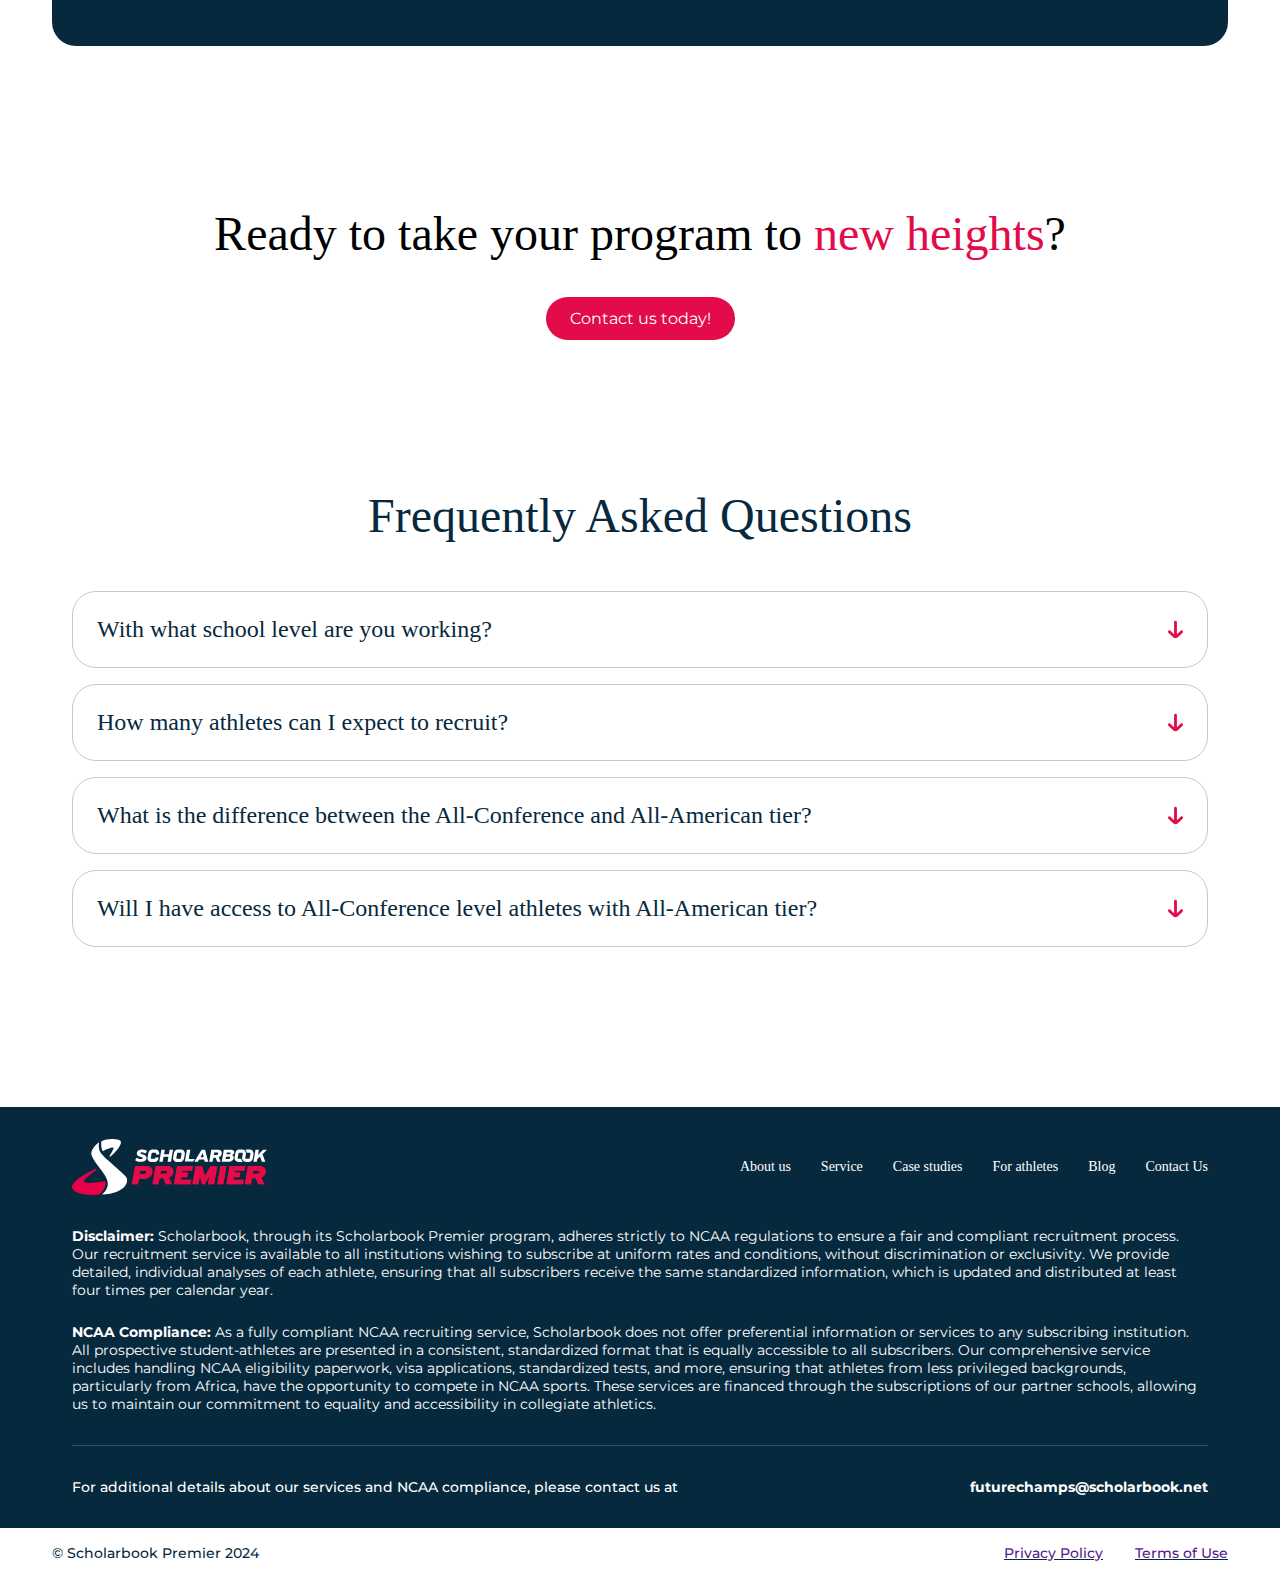
==== commit 1e59352d: "modal" ====
--- a/index.html
+++ b/index.html
@@ -33,8 +33,8 @@
       </div>
     </header>
     <main class="main">
-      <img class="sportmans" src="./img/main.png" alt="" />
       <div class="container">
+        <img class="sportmans" src="./img/main.png" alt="" />
         <div class="main__text">
           <span class="main__conviction"
             >The only international recruiting service you’ll ever need</span
@@ -49,8 +49,8 @@
           </p>
           <button class="main__btn btn-reset">Start recruiting now</button>
         </div>
-      </div>
-      <img class="main__wave" src="./img/wave.svg" alt="" />
+        <img class="main__wave" src="./img/wave.svg" alt="" />
+      </div>
     </main>
     <section class="premier">
       <div class="container">
@@ -304,5 +304,56 @@
         </div>
       </div>
     </section>
+    <div class="modal">
+      <div class="modal__overlay">
+        <div class="modal__dialog">
+          <div class="modal__header">
+            <h2 class="modal__title">Contact me</h2>
+            <a href="" class="modal__close">
+              <img
+                src="./img/modal-close.svg"
+                alt=""
+                class="modal__close-img"
+              />
+            </a>
+          </div>
+          <form action="" class="modal__form">
+            <div class="input__wrapper">
+              <h3 class="input__title">Name</h3>
+              <input
+                type="text"
+                class="modal__input"
+                placeholder="Your full name"
+              />
+            </div>
+            <div class="input__wrapper">
+              <h3 class="input__title">University</h3>
+              <input
+                type="text"
+                class="modal__input"
+                placeholder="Your university"
+              />
+            </div>
+            <div class="input__wrapper">
+              <h3 class="input__title">Email</h3>
+              <input
+                type="text"
+                class="modal__input"
+                placeholder="Your email"
+              />
+            </div>
+            <div class="input__wrapper">
+              <h3 class="input__title">Phone number</h3>
+              <input
+                type="text"
+                class="modal__input"
+                placeholder="Your phone number"
+              />
+            </div>
+            <button class="modal__btn btn-reset">Send</button>
+          </form>
+        </div>
+      </div>
+    </div>
   </body>
 </html>
--- a/css/style.css
+++ b/css/style.css
@@ -7,4 +7,5 @@
 @import url("./service.css");
 @import url("./ready.css");
 @import url("./questions.css");
-@import url("./footer.css");+@import url("./footer.css");
+@import url("./modal.css");